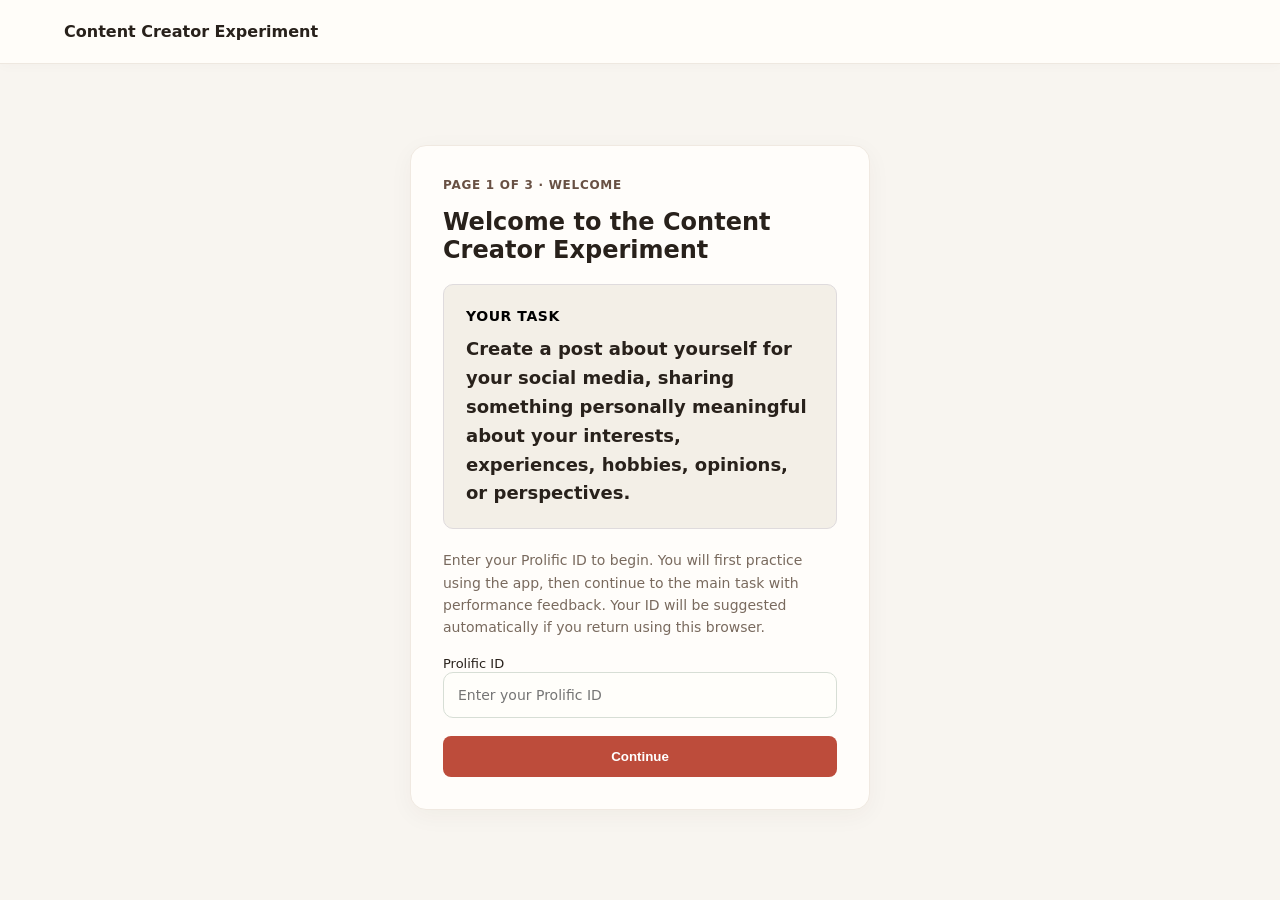
==== hh/index.html @ 08fd2f24 "Remove post-revision workflow from all experiment conditions" ====
<!doctype html><html lang="en"><head><meta charset="UTF-8"><meta name="viewport" content="width=device-width,initial-scale=1"><title>Content Creator Experiment</title><link rel="stylesheet" href="../app.css?v=20261112-practice-actions"></head><body><header>Content Creator Experiment</header><div id="gate" class="card gate"><div class="stage-step">PAGE 1 OF 3 · WELCOME</div><h1>Welcome to the Content Creator Experiment</h1><section class="task welcome-task"><b>YOUR TASK</b><div>Create a post about yourself for your social media, sharing something personally meaningful about your interests, experiences, hobbies, opinions, or perspectives.</div></section><p>Enter your Prolific ID to begin. You will first practice using the app, then continue to the main task with performance feedback. Your ID will be suggested automatically if you return using this browser.</p><label for="pid" class="label">Prolific ID</label><input id="pid" class="field" list="priorIds" placeholder="Enter your Prolific ID" autocomplete="off" maxlength="100"><datalist id="priorIds"></datalist><button id="start" class="btn">Continue</button><div id="gateError" class="error"></div></div><main id="app" class="wrap hide"><section id="stageIntro" class="stage-intro" tabindex="-1"><div class="stage-step" id="stageStep"></div><h2 id="stageTitle"></h2><p class="stage-task-reminder"><strong>Create content about yourself—your interests, experiences, hobbies, opinions, or perspectives.</strong></p><p id="stageInstructions"></p></section><div class="grid"><div class="left"><section class="task"><b>YOUR TASK</b><div>Create a post about yourself for your social media, sharing something personally meaningful about your interests, experiences, hobbies, opinions, or perspectives.</div></section><section class="card compose"><div class="guide recommendation" id="recommend"><b>AI RECOMMENDING</b><span id="recommendText">The algorithm recommends that your post contain <strong>at least 80 words</strong> to meet platform writing guidelines.</span></div><h2>Composer</h2><textarea class="field" id="body" placeholder="Write your post here..."></textarea><div class="sub" id="wordCount">0 words</div><div class="label">Hashtags</div><div class="guide restrict" id="restrict"><b>AI RESTRICTING</b><span id="restrictText">Your post must include <strong>at least 5 hashtags</strong> before it can be published.</span></div><input id="hashtagInput" class="field" placeholder="Enter #hashtags..."><div id="publishError" class="error hide" role="alert" aria-live="assertive" style="margin-top:12px;padding:12px;border:1px solid #e2b8b0;border-radius:8px;background:#fff1ed"></div><div class="chips" id="chosen"></div><div class="sub">Suggested hashtags — you can also use your own.</div><div class="chips" id="suggestions"></div><div class="actions"><button class="linkbtn" id="clear">↶ Clear draft</button><button class="btn" id="publish">➤ Publish post</button></div><div class="status" id="saveStatus" role="status"></div><div id="practiceNext" class="practice-next"><p id="practiceNextText">Publish a practice post to unlock the main task.</p><button id="continueMain" class="btn">Continue to the main task</button></div><div id="localSaveError" class="error hide" role="status"></div></section><section class="posts"><h3>◔ Published Posts</h3><div id="feed"></div></section></div><aside class="right"><div class="guide monitor"><b>◉ AI MONITORING</b><span class="pill"><span class="dot" aria-hidden="true"></span>Live Tracking of your content creation process</span><p class="monitor-explanation">The <strong>platform algorithm</strong> is monitoring your post as you write to ensure that it follows platform posting requirements.</p><div class="monitor-requirements"><div><strong>Writing requirement:</strong> <span id="monitorWordCount">0/80 words</span></div><div><strong>Hashtag requirement:</strong> <span id="monitorHashtagCount">0/5 hashtags</span></div></div></div><h2 class="side-title hide" id="feedbackTitle"><span class="spark">✧</span><span id="aiPanelTitle">AI Post Feedback</span></h2><div id="aiGuidance"></div><div id="aiFeedback" class="hide" aria-live="polite"></div></aside></div></main><dialog id="hashtagDialog" aria-labelledby="hashtagDialogTitle" aria-describedby="hashtagDialogMessage"><h2 id="hashtagDialogTitle">Your post was not published</h2><p id="hashtagDialogMessage"></p><form method="dialog"><button class="btn" autofocus>Add hashtags</button></form></dialog><script src="config.js"></script><script src="../scoring.js"></script><script src="../app.js?v=20261120-no-revisions"></script></body></html>
---- app.css ----
:root{font-family:Inter,system-ui,-apple-system,Segoe UI,sans-serif;color:#28211b;background:#f8f5f0}*{box-sizing:border-box}body{margin:0}header{background:#fffdf9;border-bottom:1px solid #eee8e0;padding:22px max(24px,5vw);font-weight:700}.wrap{max-width:1280px;margin:36px auto;padding:0 24px}.grid{display:grid;grid-template-columns:minmax(0,1.85fr) minmax(280px,.95fr);gap:24px}.card{background:#fffdfa;border-radius:16px;padding:24px;border:1px solid #f0e9e1}.profile{margin-bottom:20px}.identity{display:flex;align-items:center;gap:13px}.avatar{display:grid;place-items:center;background:#c34e3e;color:white;font-size:14px;font-weight:700;width:39px;height:39px;border-radius:50%}.edit{border:0;background:none;color:#7d695f;cursor:pointer;font-size:13px;padding:4px}.name{font-weight:700}.bio{color:#9b6555;margin:8px 0 0 2px;font-size:13px}.task{border:1px solid #f0ddd6;background:#f5e9e3;border-radius:10px;padding:16px 20px;margin-bottom:24px;font-size:13px;line-height:1.5}.task b,.tag{color:#c84c3a;font-size:12px;letter-spacing:.025em}.compose h2{font-size:17px;margin:0 0 19px}.field{width:100%;border:1px solid #d7ded5;border-radius:10px;background:#fffefa;font:inherit;font-size:14px;padding:14px;outline-color:#bf6755}textarea.field{height:175px;resize:vertical}.label{font-size:13px;margin:22px 0 8px}.sub{color:#9b816c;font-size:12px;margin:5px 0 0}.chips{display:flex;flex-wrap:wrap;gap:6px;margin-top:9px}.chip{font-size:12px;border:0;border-radius:6px;padding:7px 9px;background:#f3eee5;color:#76534a;cursor:pointer}.chip.active{background:#dfeade;color:#276b3a}.actions{display:flex;justify-content:space-between;align-items:center;margin-top:30px}.btn{border:0;background:#bd4c3b;color:white;padding:13px 20px;border-radius:8px;font-weight:700;cursor:pointer}.btn:disabled{opacity:.5;cursor:not-allowed}.linkbtn{background:transparent;border:0;color:#9f8274;cursor:pointer}.side-title{font-weight:700;font-size:16px;margin:0 0 16px;display:flex;align-items:center;gap:10px}.spark{display:inline-grid;place-items:center;border-radius:8px;background:#607e63;color:white;width:28px;height:28px}.guide{border-radius:15px;border:1px solid #dfdbdd;background:#fbf0e9;padding:15px;margin-bottom:12px;font-size:14px;line-height:1.45}.guide b{display:block;font-size:12px;color:#bd4839;margin-bottom:5px;letter-spacing:.035em}.guide.restrict{background:#f8e9e2}.guide.monitor{background:#f3efe7}.guide.monitor b{color:#685043}.guide.success{background:#eaf5e9;border-color:#badaba}.guide.success b{color:#297443}.dot{height:10px;width:10px;display:inline-block;border-radius:50%;background:#ca6250;box-shadow:0 0 0 4px #f6e6e0;margin-right:9px;animation:pulse 1.7s ease-in-out infinite}@keyframes pulse{50%{opacity:.45}}.pill{display:inline-block;background:white;padding:7px 11px;border-radius:6px;font-size:12px;font-weight:600}.posts{margin-top:26px}.posts h3{font-size:17px}.post{background:#fffdfa;border:1px solid #ece6dd;border-radius:14px;padding:20px;margin:12px 0}.post small{color:#a48773}.post p{white-space:pre-wrap;line-height:1.55;font-size:14px}.posttags{color:#c34e3e;font-size:13px}.outcome{margin-top:17px;padding:16px;border-radius:12px;background:#fff8f3;border:1px solid #e8d9cd}.outcome h4{margin:0 0 8px}.post-feedback .strong{font-weight:700}.outcome section{margin-top:15px;font-size:13px;line-height:1.6}.outcome section b{display:block}.gate{max-width:460px;margin:9vh auto;padding:32px}.gate h1{font-size:24px}.gate p{color:#796a5e;font-size:14px;line-height:1.6}.gate .btn{width:100%;margin-top:18px}.hide{display:none!important}.notice{font-size:12px;color:#805a47;margin:12px 0}.error{color:#ad3227;font-size:13px}.status{font-size:12px;color:#82685b;margin-top:12px}@media(max-width:760px){.grid{display:flex;flex-direction:column;gap:16px}.left{display:contents}.profile{order:0;margin:0}.task{order:1;margin:0}.right{order:2}.compose{order:3}.posts{order:4}.wrap{margin:18px auto;padding:0 14px}.card{padding:19px}.gate{margin:4vh 14px}header{padding:18px 20px}.guide{padding:13px}}

/* Presentation only: consistent, brief motion across experimental conditions. */
:root{--focus-ring:#8e493a;--soft-shadow:0 6px 24px rgba(69,48,32,.045)}
header{box-shadow:0 2px 12px rgba(69,48,32,.025)}
.card,.post{box-shadow:var(--soft-shadow)}
.guide{box-shadow:0 3px 12px rgba(69,48,32,.035);transition:background-color 180ms ease,border-color 180ms ease}
.field{transition:border-color 160ms ease,box-shadow 160ms ease}
.field:focus{border-color:#bf6755;box-shadow:0 0 0 3px rgba(191,103,85,.12)}
.btn,.chip,.edit,.linkbtn{transition:transform 140ms ease,box-shadow 140ms ease,background-color 140ms ease}
button:focus-visible,.field:focus-visible{outline:2px solid var(--focus-ring);outline-offset:3px}
.btn:active:not(:disabled),.chip:active{transform:translateY(1px)}
.btn:disabled{transform:none}
.post p{overflow-wrap:anywhere}.posttags,.guide{overflow-wrap:anywhere}
#aiGuidance:not(.hide),.post-enter{animation:content-enter 180ms ease-out both}
@keyframes content-enter{from{opacity:0;transform:translateY(4px)}to{opacity:1;transform:translateY(0)}}
@media(hover:hover){.btn:hover:not(:disabled){box-shadow:0 4px 12px rgba(110,48,35,.16);transform:translateY(-1px)}.chip:hover{box-shadow:0 2px 6px rgba(69,48,32,.1);transform:translateY(-1px)}.edit:hover,.linkbtn:hover{background-color:rgba(125,105,95,.07);border-radius:6px}}
@media(max-width:760px){.actions{gap:12px}.chip{min-height:36px}.side-title{margin-bottom:14px}.guide{margin-bottom:12px}}
@media(prefers-reduced-motion:reduce){*,*::before,*::after{animation:none!important;transition:none!important;scroll-behavior:auto!important}}

/* Compact feedback cards with paired benchmark and participant metrics. */
.post{container-type:inline-size}
.post-feedback{display:grid;gap:10px;margin-top:14px}
.post-feedback-title{margin:0;font-size:14px;font-weight:700;color:#504439}
.post .feedback-heading{font-size:12px}
.post .feedback-summary{white-space:normal;line-height:1.5;margin:6px 0 8px}
.feedback-card{background:#fbf0e9;border:1px solid #e8dcd4;border-radius:12px;padding:12px;min-width:0;font-size:14px;line-height:1.45}
.feedback-card:last-child{background:#f8e9e2}
.feedback-heading{margin:0;color:#806558;font-size:12px;font-weight:700;letter-spacing:.04em;line-height:1.45}
.feedback-marker{display:none}
.feedback-summary{font-size:14px;line-height:1.5;margin:7px 0 12px;overflow-wrap:anywhere}
.feedback-summary .strong{font-weight:700}
.feedback-metrics{display:grid;grid-template-columns:1fr 1fr;gap:0;margin:0;padding:8px 0 0;border-top:1px solid rgba(128,101,88,.14)}
.feedback-metrics>div{display:block;min-width:0;padding:0 12px 0 0;line-height:1.45}
.feedback-metrics>div+div{padding:0 0 0 12px;border-left:1px solid rgba(128,101,88,.14)}
.feedback-metrics dt{display:inline;font-size:14px;font-weight:400;line-height:1.45;color:#756457}
.feedback-metrics dd{display:inline;margin:0 0 0 .25em;white-space:nowrap;font-variant-numeric:tabular-nums;font-size:15px;font-weight:700;line-height:1.3;text-align:left}
.feedback-metrics .participant-score{font-weight:700}
@container(min-width:690px){
 .post-feedback{grid-template-columns:repeat(3,minmax(0,1fr));align-items:stretch}
 .post-feedback-title{grid-column:1 / -1}
 .feedback-card{display:flex;flex-direction:column}
 .feedback-metrics{grid-template-columns:1fr;margin-top:auto}
 .feedback-metrics>div{padding:0;gap:4px}
 .feedback-metrics>div+div{padding:8px 0 0;margin-top:8px;border-left:0;border-top:1px solid rgba(128,101,88,.14)}
}

#hashtagDialog{width:min(420px,calc(100% - 32px));max-height:calc(100dvh - 48px);overflow:auto;border:1px solid #e7d8cf;border-radius:16px;padding:28px;color:#30241d;background:#fffdfa;box-shadow:0 24px 80px rgba(48,36,29,.22)}
#hashtagDialog::backdrop{background:rgba(40,33,27,.45)}
#hashtagDialog h2{font-size:20px;line-height:1.35;margin:0 0 14px}
#hashtagDialog p{font-size:14px;line-height:1.65;margin:0 0 24px}
#hashtagDialog form{display:flex;justify-content:flex-end}
.recommendation{margin-bottom:12px}
@media(max-width:760px){.recommendation{margin-bottom:12px}}

/* Warm AI controls; neutral task panel; green for met requirements. */
#recommend,.guide.monitor{background:#fbf0e9;border-color:#dfdbdd}
#restrict{background:#f8e9e2;border-color:#dfdbdd}
#recommend>b,#restrict>b,.guide.monitor>b{color:#bd4839}
.task{background:#f3efe7;border-color:#dfdbdd}
.task>b{color:#000;font-weight:700}
#recommend.success,#restrict.success{background:#eaf5e9;border-color:#badaba}
#recommend.success>b,#restrict.success>b{color:#297443}
#aiFeedback{display:grid;gap:10px}
#aiFeedback .feedback-metrics{grid-template-columns:1fr}
#aiFeedback .feedback-metrics>div{padding:0}
#aiFeedback .feedback-metrics>div+div{padding:6px 0 0;margin-top:6px;border-left:0;border-top:1px solid rgba(128,101,88,.14)}
#aiFeedback:not(.hide){animation:content-enter 180ms ease-out both}

.guide.monitor{border:2px solid #cf8e80;padding:16px;margin-bottom:18px;box-shadow:0 3px 14px rgba(150,65,48,.08)}
.guide.monitor>b{font-size:13px;margin-bottom:10px}
.monitor .pill{display:flex;align-items:center;gap:12px;font-size:14px;font-weight:500;line-height:1.5;padding:10px 12px}
.monitor .dot{width:12px;height:12px;flex:0 0 12px;margin:0;background:#c83732;animation:monitor-beacon 1.5s ease-in-out infinite}
@keyframes monitor-beacon{0%,100%{opacity:1;box-shadow:0 0 0 3px rgba(200,55,50,.18)}50%{opacity:.5;box-shadow:0 0 0 9px rgba(200,55,50,0)}}
.revision-prompt{background:#f3efe7;border:1px solid #dfdbdd;border-radius:10px;padding:12px;font-size:14px;line-height:1.5;margin-bottom:12px}
.revision-prompt p{margin:6px 0 12px}

.task{font-size:18px;font-weight:700;line-height:1.6;padding:20px 22px}
.task>b{display:block;font-size:14px;letter-spacing:.04em;margin-bottom:8px}
.welcome-task{margin:20px 0}
@media(max-width:760px){.task{padding:17px}}
.stage-intro{border:1px solid #dfdbdd;border-radius:14px;background:#fffdfa;padding:20px;margin-bottom:24px}
.stage-step{font-size:12px;letter-spacing:.06em;font-weight:700;color:#685043}
.stage-intro h2{font-size:20px;margin:8px 0}
.stage-intro p{font-size:14px;line-height:1.6;margin:8px 0 14px}
.stage-intro .stage-task-reminder{font-size:18px;font-weight:700;line-height:1.6;color:#28211b}

.feedback-card.metrics-only .feedback-metrics{border-top:0;padding-top:8px}

.monitor-explanation{margin:12px 0;font-size:14px;line-height:1.5}
.monitor-requirements{display:grid;gap:8px;border-top:1px solid #e2d5cc;padding-top:12px;font-size:14px;line-height:1.5;font-variant-numeric:tabular-nums}
.monitor-requirements>div{overflow-wrap:anywhere}

.practice-next{display:flex;flex-wrap:wrap;align-items:center;justify-content:space-between;gap:14px;border-top:1px solid #e7ded5;padding-top:14px;margin-top:16px}
.practice-next p{flex:1 1 220px;margin:0;color:#685043;font-size:14px;line-height:1.5}
.practice-next .btn{min-height:44px}
@media(max-width:760px){.practice-next .btn{width:100%}}

/* Distinguish moving forward from repeating practice. */
#continueMain{background:#2d6a4f;color:#fff;border:1px solid #2d6a4f}
#continueMain:hover:not(:disabled){background:#24563f;box-shadow:0 4px 12px rgba(45,106,79,.18)}
#publish.practice-repeat{background:transparent;color:#765b4d;border:1px solid #bca89a;box-shadow:none}
#publish.practice-repeat:hover:not(:disabled){background:#f5efe9;box-shadow:none}
.practice-next.is-ready{background:#f1f7f3;border:1px solid #c4d8ca;border-radius:10px;padding:14px}
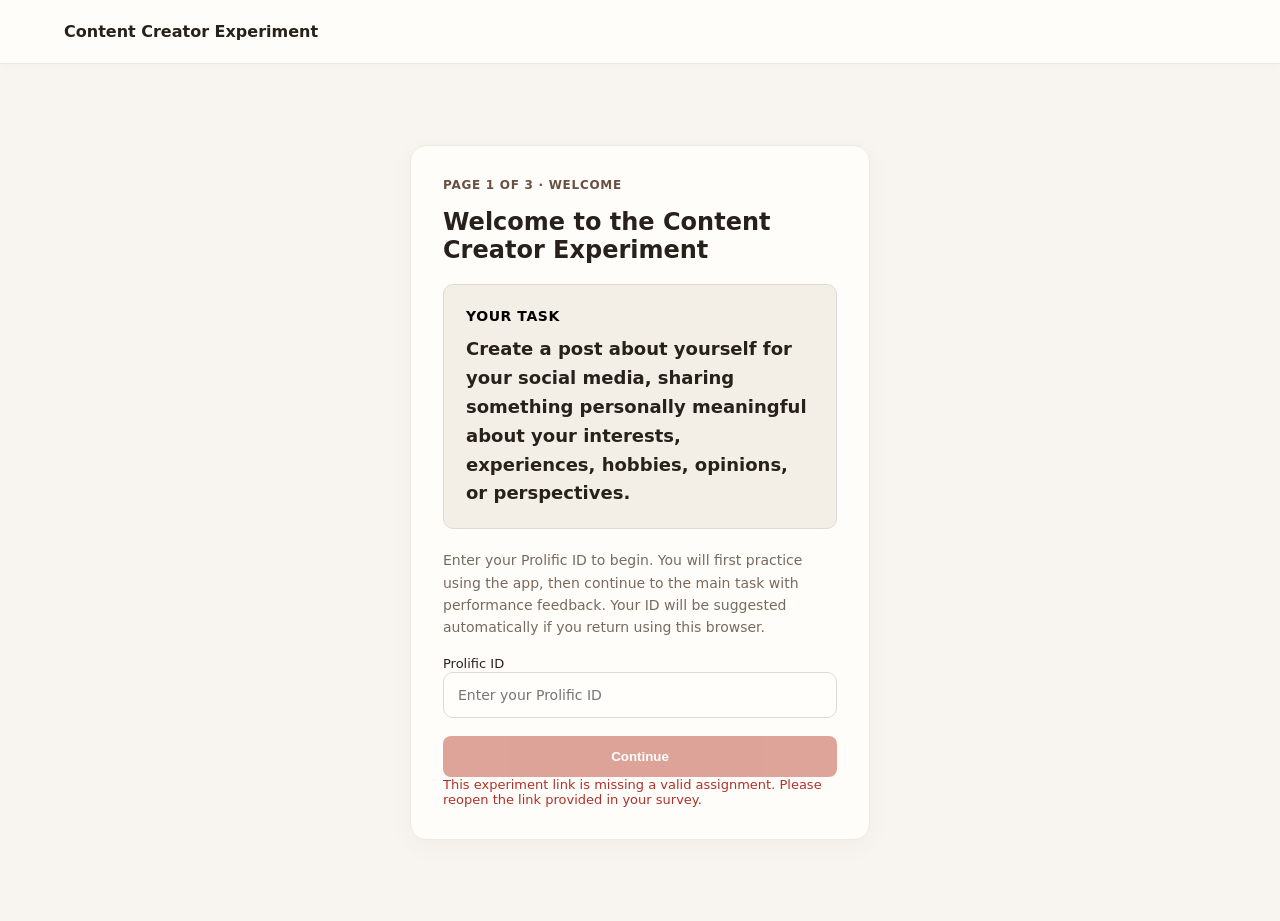
==== commit 475638c9: "Use Qualtrics-assigned valence for high outcome conditions" ====
--- a/hh/index.html
+++ b/hh/index.html
@@ -1 +1 @@
-<!doctype html><html lang="en"><head><meta charset="UTF-8"><meta name="viewport" content="width=device-width,initial-scale=1"><title>Content Creator Experiment</title><link rel="stylesheet" href="../app.css?v=20261112-practice-actions"></head><body><header>Content Creator Experiment</header><div id="gate" class="card gate"><div class="stage-step">PAGE 1 OF 3 · WELCOME</div><h1>Welcome to the Content Creator Experiment</h1><section class="task welcome-task"><b>YOUR TASK</b><div>Create a post about yourself for your social media, sharing something personally meaningful about your interests, experiences, hobbies, opinions, or perspectives.</div></section><p>Enter your Prolific ID to begin. You will first practice using the app, then continue to the main task with performance feedback. Your ID will be suggested automatically if you return using this browser.</p><label for="pid" class="label">Prolific ID</label><input id="pid" class="field" list="priorIds" placeholder="Enter your Prolific ID" autocomplete="off" maxlength="100"><datalist id="priorIds"></datalist><button id="start" class="btn">Continue</button><div id="gateError" class="error"></div></div><main id="app" class="wrap hide"><section id="stageIntro" class="stage-intro" tabindex="-1"><div class="stage-step" id="stageStep"></div><h2 id="stageTitle"></h2><p class="stage-task-reminder"><strong>Create content about yourself—your interests, experiences, hobbies, opinions, or perspectives.</strong></p><p id="stageInstructions"></p></section><div class="grid"><div class="left"><section class="task"><b>YOUR TASK</b><div>Create a post about yourself for your social media, sharing something personally meaningful about your interests, experiences, hobbies, opinions, or perspectives.</div></section><section class="card compose"><div class="guide recommendation" id="recommend"><b>AI RECOMMENDING</b><span id="recommendText">The algorithm recommends that your post contain <strong>at least 80 words</strong> to meet platform writing guidelines.</span></div><h2>Composer</h2><textarea class="field" id="body" placeholder="Write your post here..."></textarea><div class="sub" id="wordCount">0 words</div><div class="label">Hashtags</div><div class="guide restrict" id="restrict"><b>AI RESTRICTING</b><span id="restrictText">Your post must include <strong>at least 5 hashtags</strong> before it can be published.</span></div><input id="hashtagInput" class="field" placeholder="Enter #hashtags..."><div id="publishError" class="error hide" role="alert" aria-live="assertive" style="margin-top:12px;padding:12px;border:1px solid #e2b8b0;border-radius:8px;background:#fff1ed"></div><div class="chips" id="chosen"></div><div class="sub">Suggested hashtags — you can also use your own.</div><div class="chips" id="suggestions"></div><div class="actions"><button class="linkbtn" id="clear">↶ Clear draft</button><button class="btn" id="publish">➤ Publish post</button></div><div class="status" id="saveStatus" role="status"></div><div id="practiceNext" class="practice-next"><p id="practiceNextText">Publish a practice post to unlock the main task.</p><button id="continueMain" class="btn">Continue to the main task</button></div><div id="localSaveError" class="error hide" role="status"></div></section><section class="posts"><h3>◔ Published Posts</h3><div id="feed"></div></section></div><aside class="right"><div class="guide monitor"><b>◉ AI MONITORING</b><span class="pill"><span class="dot" aria-hidden="true"></span>Live Tracking of your content creation process</span><p class="monitor-explanation">The <strong>platform algorithm</strong> is monitoring your post as you write to ensure that it follows platform posting requirements.</p><div class="monitor-requirements"><div><strong>Writing requirement:</strong> <span id="monitorWordCount">0/80 words</span></div><div><strong>Hashtag requirement:</strong> <span id="monitorHashtagCount">0/5 hashtags</span></div></div></div><h2 class="side-title hide" id="feedbackTitle"><span class="spark">✧</span><span id="aiPanelTitle">AI Post Feedback</span></h2><div id="aiGuidance"></div><div id="aiFeedback" class="hide" aria-live="polite"></div></aside></div></main><dialog id="hashtagDialog" aria-labelledby="hashtagDialogTitle" aria-describedby="hashtagDialogMessage"><h2 id="hashtagDialogTitle">Your post was not published</h2><p id="hashtagDialogMessage"></p><form method="dialog"><button class="btn" autofocus>Add hashtags</button></form></dialog><script src="config.js"></script><script src="../scoring.js"></script><script src="../app.js?v=20261120-no-revisions"></script></body></html>
+<!doctype html><html lang="en"><head><meta charset="UTF-8"><meta name="viewport" content="width=device-width,initial-scale=1"><title>Content Creator Experiment</title><link rel="stylesheet" href="../app.css?v=20261112-practice-actions"></head><body><header>Content Creator Experiment</header><div id="gate" class="card gate"><div class="stage-step">PAGE 1 OF 3 · WELCOME</div><h1>Welcome to the Content Creator Experiment</h1><section class="task welcome-task"><b>YOUR TASK</b><div>Create a post about yourself for your social media, sharing something personally meaningful about your interests, experiences, hobbies, opinions, or perspectives.</div></section><p>Enter your Prolific ID to begin. You will first practice using the app, then continue to the main task with performance feedback. Your ID will be suggested automatically if you return using this browser.</p><label for="pid" class="label">Prolific ID</label><input id="pid" class="field" list="priorIds" placeholder="Enter your Prolific ID" autocomplete="off" maxlength="100"><datalist id="priorIds"></datalist><button id="start" class="btn">Continue</button><div id="gateError" class="error" role="alert"></div></div><main id="app" class="wrap hide"><section id="stageIntro" class="stage-intro" tabindex="-1"><div class="stage-step" id="stageStep"></div><h2 id="stageTitle"></h2><p class="stage-task-reminder"><strong>Create content about yourself—your interests, experiences, hobbies, opinions, or perspectives.</strong></p><p id="stageInstructions"></p></section><div class="grid"><div class="left"><section class="task"><b>YOUR TASK</b><div>Create a post about yourself for your social media, sharing something personally meaningful about your interests, experiences, hobbies, opinions, or perspectives.</div></section><section class="card compose"><div class="guide recommendation" id="recommend"><b>AI RECOMMENDING</b><span id="recommendText">The algorithm recommends that your post contain <strong>at least 80 words</strong> to meet platform writing guidelines.</span></div><h2>Composer</h2><textarea class="field" id="body" placeholder="Write your post here..."></textarea><div class="sub" id="wordCount">0 words</div><div class="label">Hashtags</div><div class="guide restrict" id="restrict"><b>AI RESTRICTING</b><span id="restrictText">Your post must include <strong>at least 5 hashtags</strong> before it can be published.</span></div><input id="hashtagInput" class="field" placeholder="Enter #hashtags..."><div id="publishError" class="error hide" role="alert" aria-live="assertive" style="margin-top:12px;padding:12px;border:1px solid #e2b8b0;border-radius:8px;background:#fff1ed"></div><div class="chips" id="chosen"></div><div class="sub">Suggested hashtags — you can also use your own.</div><div class="chips" id="suggestions"></div><div class="actions"><button class="linkbtn" id="clear">↶ Clear draft</button><button class="btn" id="publish">➤ Publish post</button></div><div class="status" id="saveStatus" role="status"></div><div id="practiceNext" class="practice-next"><p id="practiceNextText">Publish a practice post to unlock the main task.</p><button id="continueMain" class="btn">Continue to the main task</button></div><div id="localSaveError" class="error hide" role="status"></div></section><section class="posts"><h3>◔ Published Posts</h3><div id="feed"></div></section></div><aside class="right"><div class="guide monitor"><b>◉ AI MONITORING</b><span class="pill"><span class="dot" aria-hidden="true"></span>Live Tracking of your content creation process</span><p class="monitor-explanation">The <strong>platform algorithm</strong> is monitoring your post as you write to ensure that it follows platform posting requirements.</p><div class="monitor-requirements"><div><strong>Writing requirement:</strong> <span id="monitorWordCount">0/80 words</span></div><div><strong>Hashtag requirement:</strong> <span id="monitorHashtagCount">0/5 hashtags</span></div></div></div><h2 class="side-title hide" id="feedbackTitle"><span class="spark">✧</span><span id="aiPanelTitle">AI Post Feedback</span></h2><div id="aiGuidance"></div><div id="aiFeedback" class="hide" aria-live="polite"></div></aside></div></main><dialog id="hashtagDialog" aria-labelledby="hashtagDialogTitle" aria-describedby="hashtagDialogMessage"><h2 id="hashtagDialogTitle">Your post was not published</h2><p id="hashtagDialogMessage"></p><form method="dialog"><button class="btn" autofocus>Add hashtags</button></form></dialog><script src="config.js"></script><script src="../valence.js?v=20261120-qualtrics"></script><script src="../scoring.js"></script><script src="../app.js?v=20261120-qualtrics"></script></body></html>
